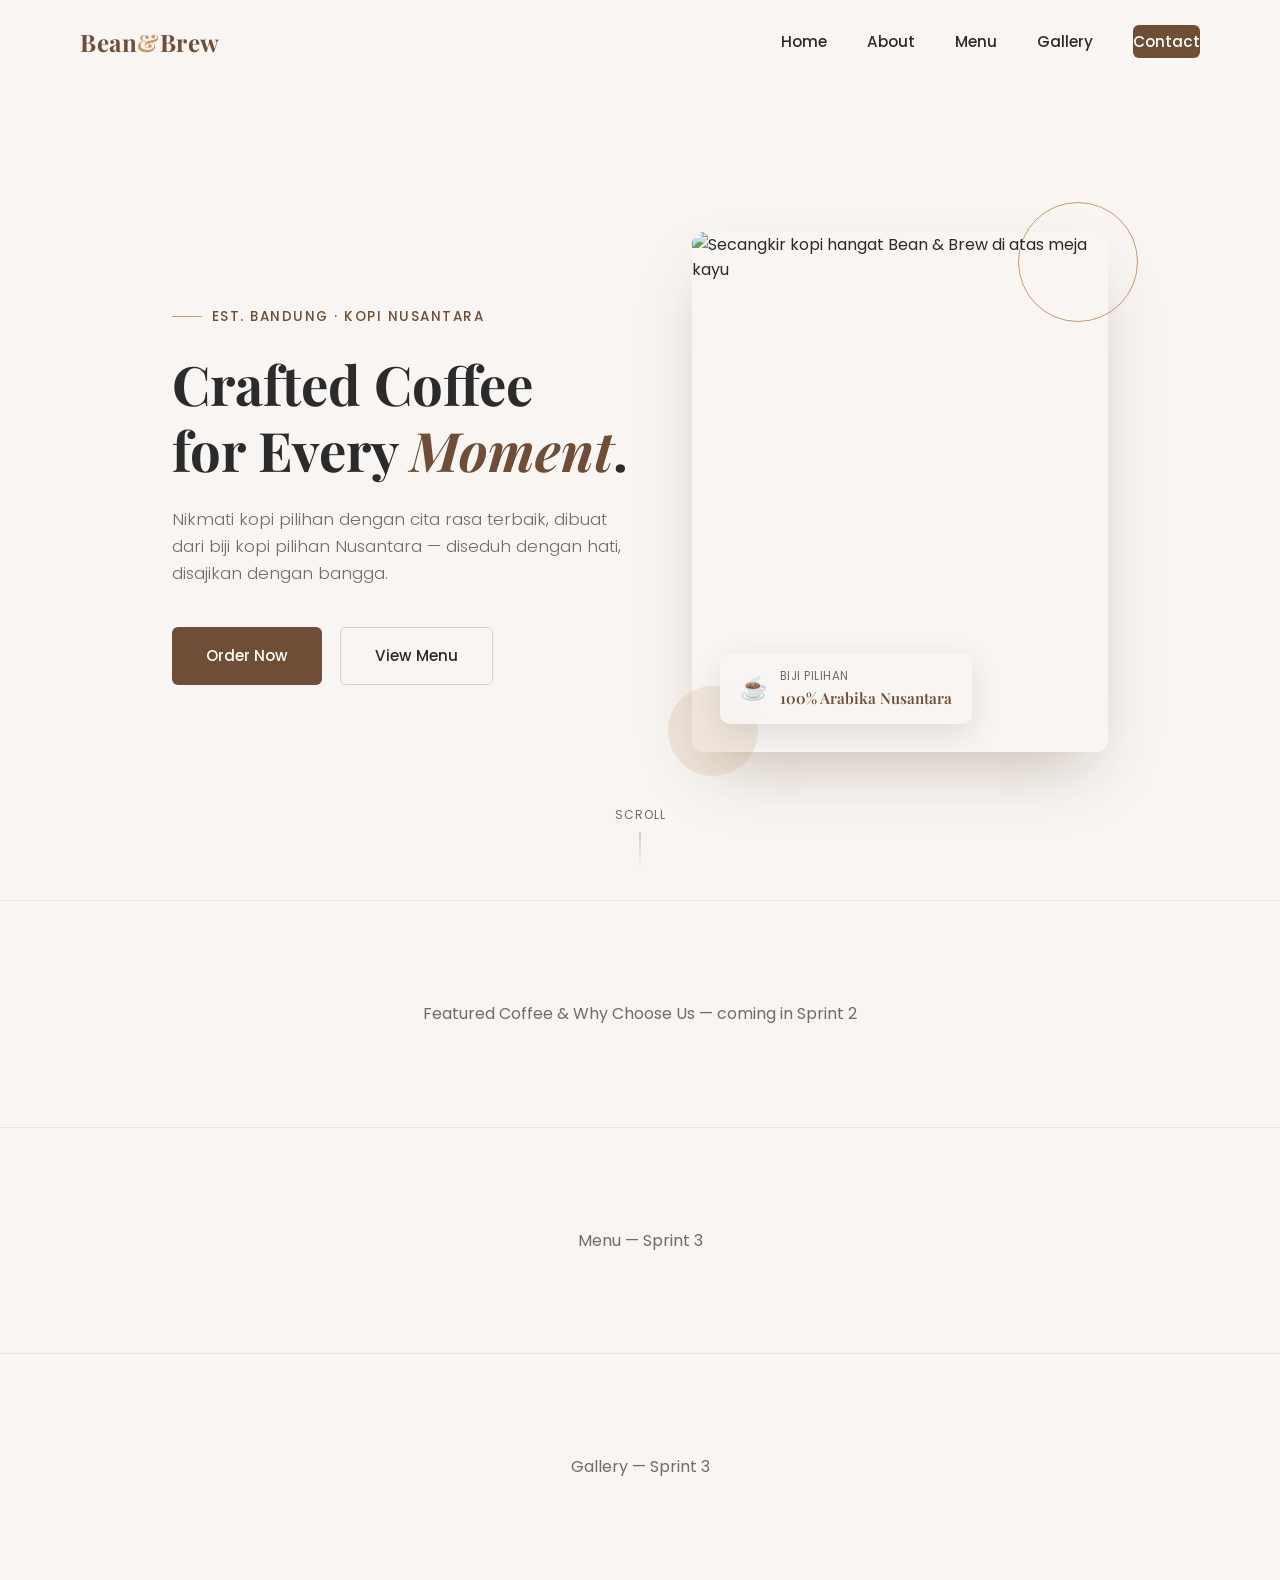
==== index.html @ 82ee36f1 "First Commit" ====
<!DOCTYPE html>
<html lang="id">
<head>
<meta charset="UTF-8">
<meta name="viewport" content="width=device-width, initial-scale=1.0">
<title>Bean & Brew Coffee — Kopi Pilihan Nusantara</title>
<meta name="description" content="Bean & Brew Coffee — kopi pilihan Nusantara, diseduh dengan cita rasa terbaik. Order sekarang atau kunjungi kedai kami.">

<!-- Google Fonts -->
<link rel="preconnect" href="https://fonts.googleapis.com">
<link rel="preconnect" href="https://fonts.gstatic.com" crossorigin>
<link href="https://fonts.googleapis.com/css2?family=Playfair+Display:wght@500;600;700&family=Poppins:wght@300;400;500;600&display=swap" rel="stylesheet">

<!-- AOS (Animate On Scroll) -->
<link href="https://cdnjs.cloudflare.com/ajax/libs/aos/2.3.4/aos.css" rel="stylesheet">

<!-- Project stylesheets -->
<link rel="stylesheet" href="assets/css/style.css">
<link rel="stylesheet" href="assets/css/responsive.css">
</head>
<body>

<!-- ============ NAVBAR ============ -->
<nav class="navbar" id="navbar">
  <div class="container">
    <a href="#home" class="logo">Bean<span>&</span>Brew</a>

    <ul class="nav-links" id="navLinks">
      <li><a href="#home">Home</a></li>
      <li><a href="#about">About</a></li>
      <li><a href="#menu">Menu</a></li>
      <li><a href="#gallery">Gallery</a></li>
      <li><a href="https://wa.me/6281234567890?text=Halo%20Bean%20%26%20Brew%2C%20saya%20mau%20tanya" class="nav-cta">Contact</a></li>
    </ul>

    <button class="nav-toggle" id="navToggle" aria-label="Toggle menu" aria-expanded="false">
      <span></span><span></span><span></span>
    </button>
  </div>
</nav>

<!-- ============ HERO ============ -->
<section class="hero" id="home">
  <div class="container">
    <div class="hero-content" data-aos="fade-up">
      <span class="hero-eyebrow">Est. Bandung · Kopi Nusantara</span>
      <h1>Crafted Coffee<br>for Every <em>Moment</em>.</h1>
      <p>Nikmati kopi pilihan dengan cita rasa terbaik, dibuat dari biji kopi pilihan Nusantara — diseduh dengan hati, disajikan dengan bangga.</p>
      <div class="hero-actions">
        <a href="https://wa.me/6281234567890?text=Halo%20Bean%20%26%20Brew%2C%20saya%20mau%20order" class="btn btn-primary" target="_blank" rel="noopener">
          Order Now
        </a>
        <a href="#menu" class="btn btn-outline" id="viewMenuBtn">
          View Menu
        </a>
      </div>
    </div>

    <div class="hero-visual" data-aos="fade-up" data-aos-delay="150">
      <div class="accent-ring"></div>
      <div class="accent-dot"></div>
      <div class="frame">
        <!-- TODO: ganti src ini dengan assets/images/hero-coffee.jpg setelah kamu download foto & taruh di folder assets/images -->
        <img src="https://images.unsplash.com/photo-1633161835691-fb4f5dfd0d46?auto=format&fit=crop&w=900&q=80" alt="Secangkir kopi hangat Bean & Brew di atas meja kayu" loading="eager">
        <div class="bean-mark">
          <span class="icon">☕</span>
          <div>
            <div class="label">Biji Pilihan</div>
            <div class="value">100% Arabika Nusantara</div>
          </div>
        </div>
      </div>
    </div>
  </div>

  <div class="scroll-cue">
    <span>Scroll</span>
    <span class="line"></span>
  </div>
</section>

<!-- Placeholder — section berikutnya menyusul di sprint selanjutnya -->
<section class="placeholder-section" id="about">
  <div class="container">
    <p>Featured Coffee &amp; Why Choose Us — coming in Sprint 2</p>
  </div>
</section>
<section id="menu" class="placeholder-section"><div class="container"><p>Menu — Sprint 3</p></div></section>
<section id="gallery" class="placeholder-section"><div class="container"><p>Gallery — Sprint 3</p></div></section>

<!-- AOS script -->
<script src="https://cdnjs.cloudflare.com/ajax/libs/aos/2.3.4/aos.js"></script>
<!-- Project script -->
<script src="assets/js/script.js"></script>
</body>
</html>
---- assets/css/style.css ----
/* =========================================================
   Bean & Brew Coffee — Main Stylesheet
   Sprint 1: Base + Navbar + Hero
   ========================================================= */

:root{
  --primary:#6F4E37;
  --secondary:#C89B6D;
  --background:#F8F5F2;
  --text:#2B2B2B;
  --gray:#6D6D6D;
  --white:#FFFFFF;
}

*{ margin:0; padding:0; box-sizing:border-box; }

html{ scroll-behavior:smooth; }

body{
  font-family:'Poppins', sans-serif;
  color:var(--text);
  background:var(--background);
  line-height:1.6;
  -webkit-font-smoothing:antialiased;
}

h1, h2, h3{
  font-family:'Playfair Display', serif;
  font-weight:700;
  line-height:1.2;
}

a{ text-decoration:none; color:inherit; }
img{ max-width:100%; display:block; }
button{ font-family:inherit; cursor:pointer; border:none; background:none; }

.container{
  max-width:1200px;
  margin:0 auto;
  padding:0 40px;
}

/* Focus visibility for accessibility */
a:focus-visible, button:focus-visible{
  outline:2px solid var(--primary);
  outline-offset:3px;
}

/* ============ NAVBAR ============ */
.navbar{
  position:fixed;
  top:0; left:0; right:0;
  z-index:1000;
  background:rgba(248, 245, 242, 0.85);
  backdrop-filter:blur(10px);
  -webkit-backdrop-filter:blur(10px);
  transition:box-shadow .3s ease, background .3s ease;
}

.navbar.scrolled{
  background:rgba(248, 245, 242, 0.97);
  box-shadow:0 2px 20px rgba(43,43,43,0.06);
}

.navbar .container{
  display:flex;
  align-items:center;
  justify-content:space-between;
  height:84px;
}

.logo{
  font-family:'Playfair Display', serif;
  font-weight:700;
  font-size:1.5rem;
  color:var(--primary);
  letter-spacing:0.5px;
}

.logo span{ color:var(--secondary); }

.nav-links{
  display:flex;
  align-items:center;
  gap:40px;
  list-style:none;
}

.nav-links a{
  font-size:0.95rem;
  font-weight:500;
  color:var(--text);
  position:relative;
  padding:6px 0;
  transition:color .25s ease;
}

.nav-links a::after{
  content:'';
  position:absolute;
  left:0; bottom:0;
  width:0; height:2px;
  background:var(--secondary);
  transition:width .25s ease;
}

.nav-links a:hover{ color:var(--primary); }
.nav-links a:hover::after{ width:100%; }

.nav-cta{
  padding:11px 26px;
  background:var(--primary);
  color:var(--white) !important;
  border-radius:6px;
  font-size:0.9rem;
  font-weight:500;
  transition:background .25s ease, transform .25s ease;
}

.nav-cta:hover{
  background:#5c3f2c;
  transform:translateY(-2px);
}

.nav-cta::after{ display:none; }

.nav-toggle{
  display:none;
  flex-direction:column;
  gap:5px;
  background:none;
  padding:8px;
}

.nav-toggle span{
  width:24px; height:2px;
  background:var(--text);
  transition:all .3s ease;
}

/* ============ HERO ============ */
.hero{
  min-height:100vh;
  display:flex;
  align-items:center;
  padding-top:84px;
  position:relative;
  overflow:hidden;
}

.hero .container{
  display:grid;
  grid-template-columns:1.05fr 0.95fr;
  align-items:center;
  gap:60px;
}

.hero-eyebrow{
  display:inline-flex;
  align-items:center;
  gap:10px;
  font-size:0.85rem;
  font-weight:500;
  color:var(--primary);
  letter-spacing:1.5px;
  text-transform:uppercase;
  margin-bottom:24px;
}

.hero-eyebrow::before{
  content:'';
  width:30px; height:1px;
  background:var(--secondary);
}

.hero-content h1{
  font-size:3.4rem;
  color:var(--text);
  margin-bottom:24px;
}

.hero-content h1 em{
  font-style:italic;
  color:var(--primary);
}

.hero-content p{
  font-size:1.05rem;
  color:var(--gray);
  max-width:460px;
  margin-bottom:40px;
  font-weight:300;
}

.hero-actions{
  display:flex;
  gap:18px;
  flex-wrap:wrap;
}

.btn{
  padding:16px 34px;
  border-radius:6px;
  font-size:0.95rem;
  font-weight:500;
  transition:all .3s ease;
  display:inline-flex;
  align-items:center;
  gap:10px;
}

.btn-primary{
  background:var(--primary);
  color:var(--white);
}

.btn-primary:hover{
  background:#5c3f2c;
  transform:translateY(-3px);
  box-shadow:0 12px 24px rgba(111,78,55,0.25);
}

.btn-outline{
  background:transparent;
  color:var(--text);
  border:1.5px solid #D8D2C9;
}

.btn-outline:hover{
  border-color:var(--primary);
  color:var(--primary);
  transform:translateY(-3px);
}

/* Hero visual */
.hero-visual{
  position:relative;
  display:flex;
  align-items:center;
  justify-content:center;
}

.hero-visual .frame{
  position:relative;
  width:100%;
  max-width:440px;
  aspect-ratio:4/5;
  border-radius:12px;
  overflow:hidden;
  box-shadow:0 30px 60px -20px rgba(111,78,55,0.35);
}

.hero-visual img{
  width:100%;
  height:100%;
  object-fit:cover;
  transition:transform .6s ease;
}

.hero-visual .frame:hover img{
  transform:scale(1.06);
}

.hero-visual .accent-ring{
  position:absolute;
  width:120px; height:120px;
  border:1.5px solid var(--secondary);
  border-radius:50%;
  top:-30px; right:-30px;
  z-index:-1;
}

.hero-visual .accent-dot{
  position:absolute;
  bottom:-24px; left:-24px;
  width:90px; height:90px;
  background:var(--secondary);
  border-radius:50%;
  opacity:0.18;
  z-index:-1;
}

.bean-mark{
  position:absolute;
  bottom:28px; left:28px;
  background:rgba(248,245,242,0.92);
  backdrop-filter:blur(6px);
  padding:14px 20px;
  border-radius:10px;
  display:flex;
  align-items:center;
  gap:12px;
  box-shadow:0 10px 30px rgba(43,43,43,0.12);
}

.bean-mark .icon{ font-size:1.4rem; }

.bean-mark .label{
  font-size:0.72rem;
  color:var(--gray);
  text-transform:uppercase;
  letter-spacing:0.5px;
}

.bean-mark .value{
  font-family:'Playfair Display', serif;
  font-size:0.95rem;
  font-weight:600;
  color:var(--primary);
}

/* Scroll cue */
.scroll-cue{
  position:absolute;
  bottom:32px;
  left:50%;
  transform:translateX(-50%);
  display:flex;
  flex-direction:column;
  align-items:center;
  gap:8px;
  font-size:0.75rem;
  color:var(--gray);
  letter-spacing:1px;
  text-transform:uppercase;
}

.scroll-cue .line{
  width:1px; height:36px;
  background:linear-gradient(to bottom, var(--secondary), transparent);
  animation:scrollPulse 2s ease-in-out infinite;
}

@keyframes scrollPulse{
  0%, 100%{ opacity:0.3; }
  50%{ opacity:1; }
}

/* Placeholder anchors for upcoming sprints */
.placeholder-section{
  padding:100px 0;
  text-align:center;
  color:var(--gray);
  border-top:1px solid #EAE4DB;
}
---- assets/css/responsive.css ----
/* =========================================================
   Bean & Brew Coffee — Responsive Rules
   Loaded AFTER style.css so these overrides win.
   Sprint 1: Navbar + Hero breakpoints
   ========================================================= */

/* Tablet & below */
@media (max-width: 968px){
  .hero .container{
    grid-template-columns:1fr;
    text-align:center;
    gap:50px;
  }
  .hero-eyebrow::before{ display:none; }
  .hero-actions{ justify-content:center; }
  .hero-content p{ margin-left:auto; margin-right:auto; }
  .hero-content h1{ font-size:2.5rem; }
  .hero-visual{ order:-1; }
  .hero-visual .frame{ max-width:340px; }
}

/* Mobile */
@media (max-width: 768px){
  .container{ padding:0 24px; }

  .nav-links{
    position:fixed;
    top:84px; left:0; right:0;
    background:var(--background);
    flex-direction:column;
    align-items:flex-start;
    padding:30px 24px;
    gap:22px;
    box-shadow:0 15px 30px rgba(43,43,43,0.08);
    transform:translateY(-150%);
    opacity:0;
    transition:all .35s ease;
  }

  .nav-links.open{
    transform:translateY(0);
    opacity:1;
  }

  .nav-toggle{ display:flex; }

  .hero-content h1{ font-size:2.1rem; }
}
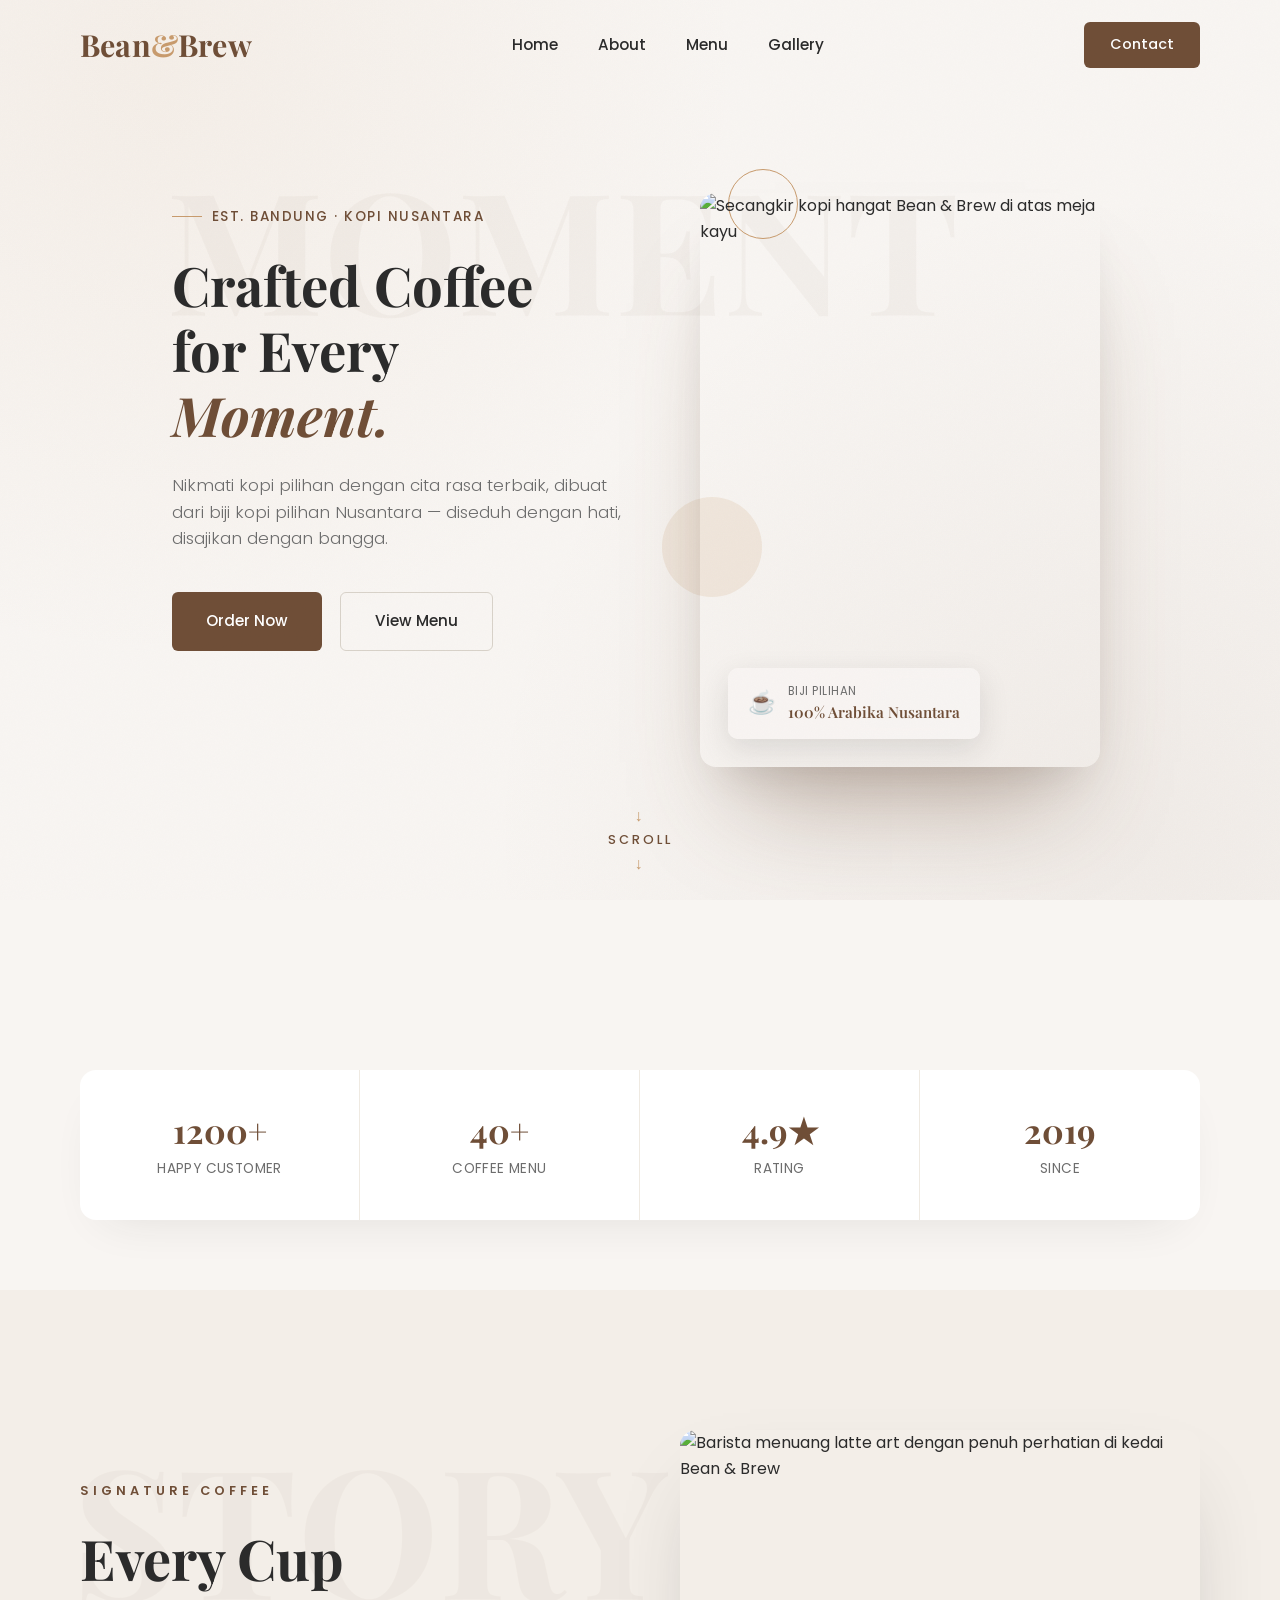
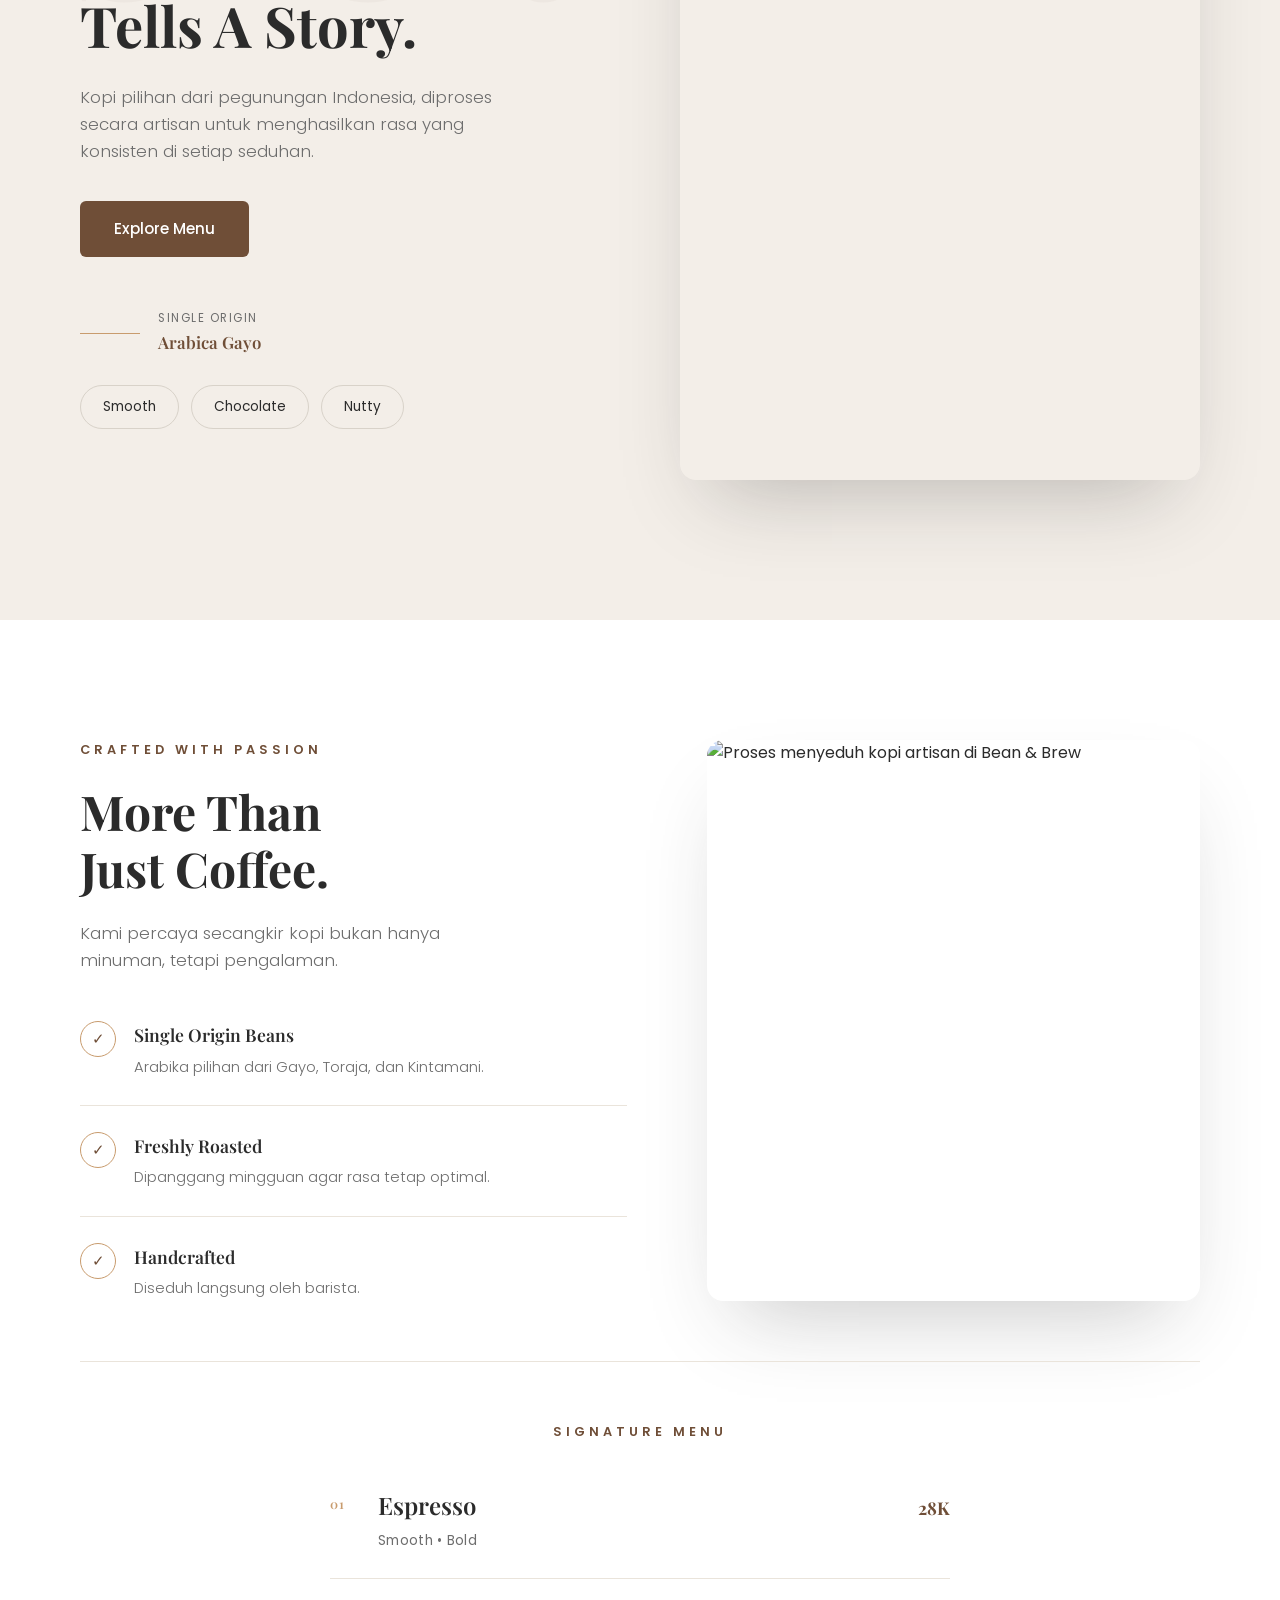
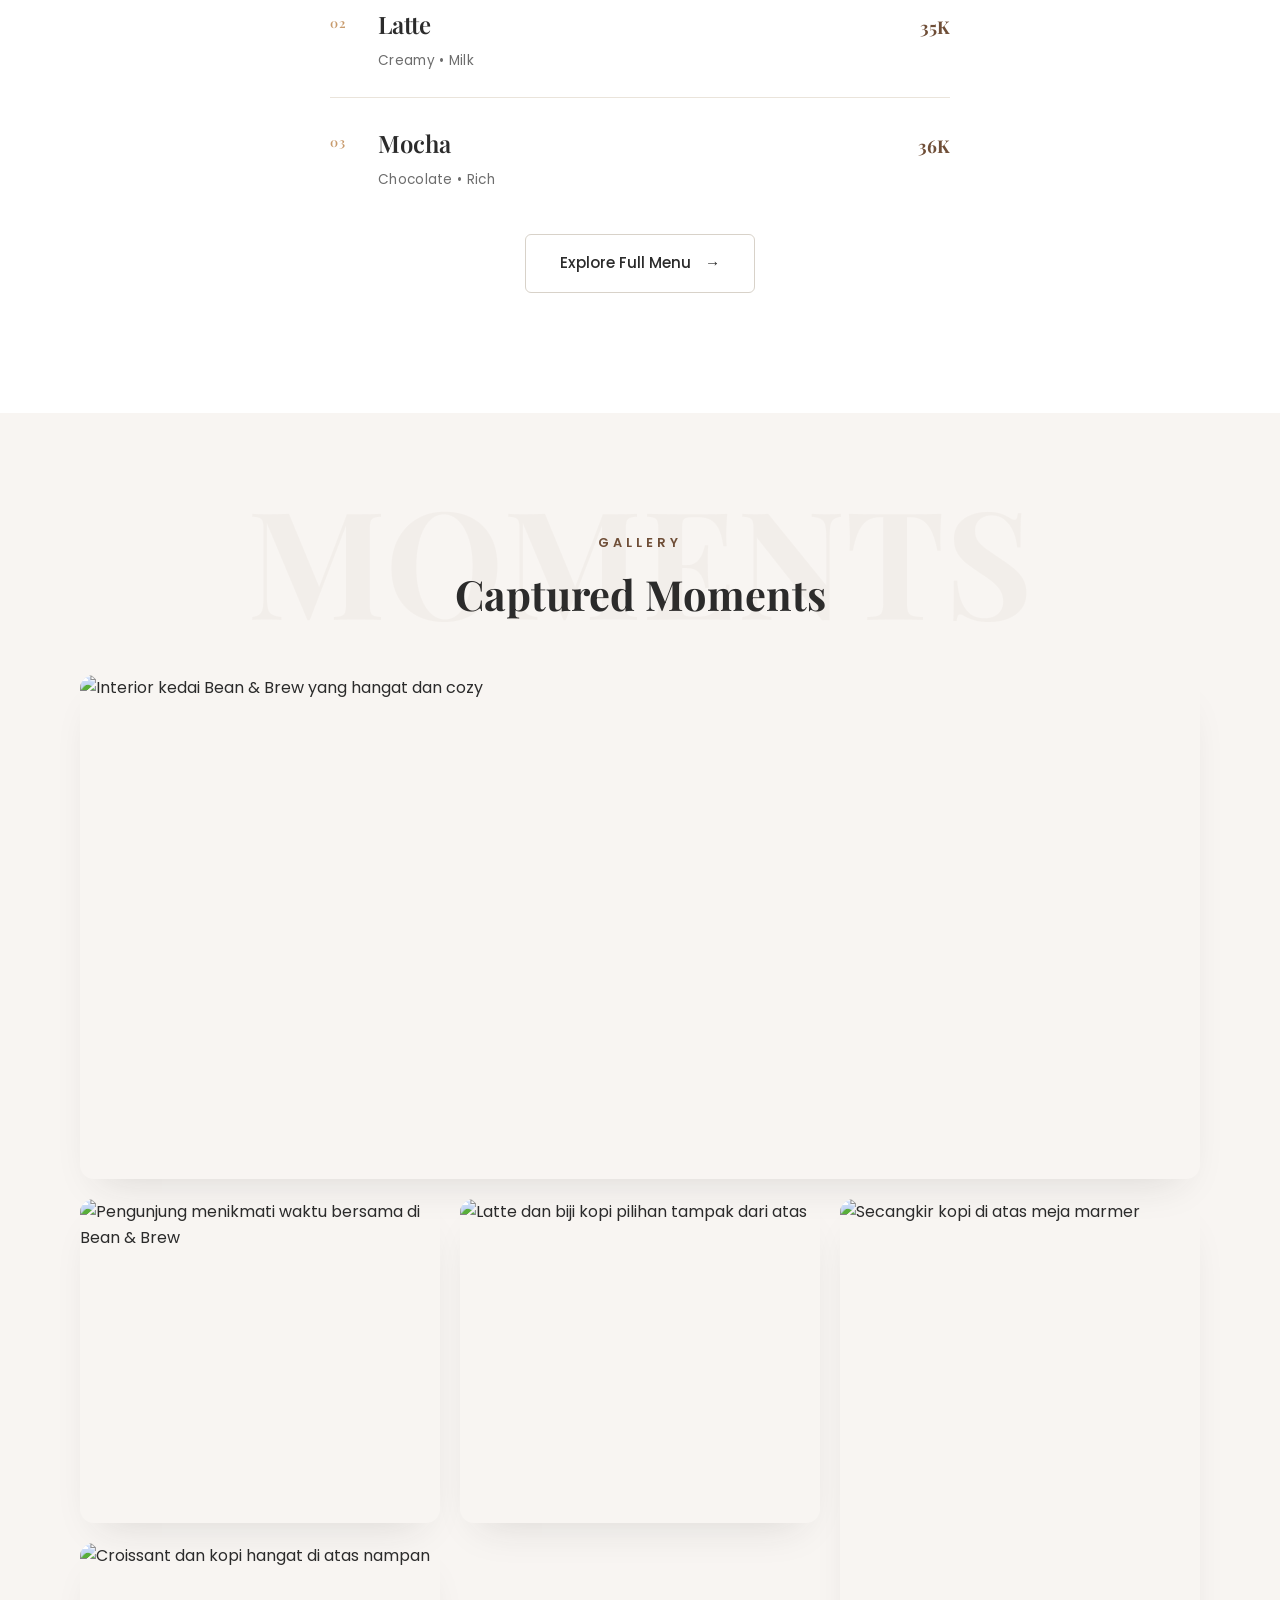
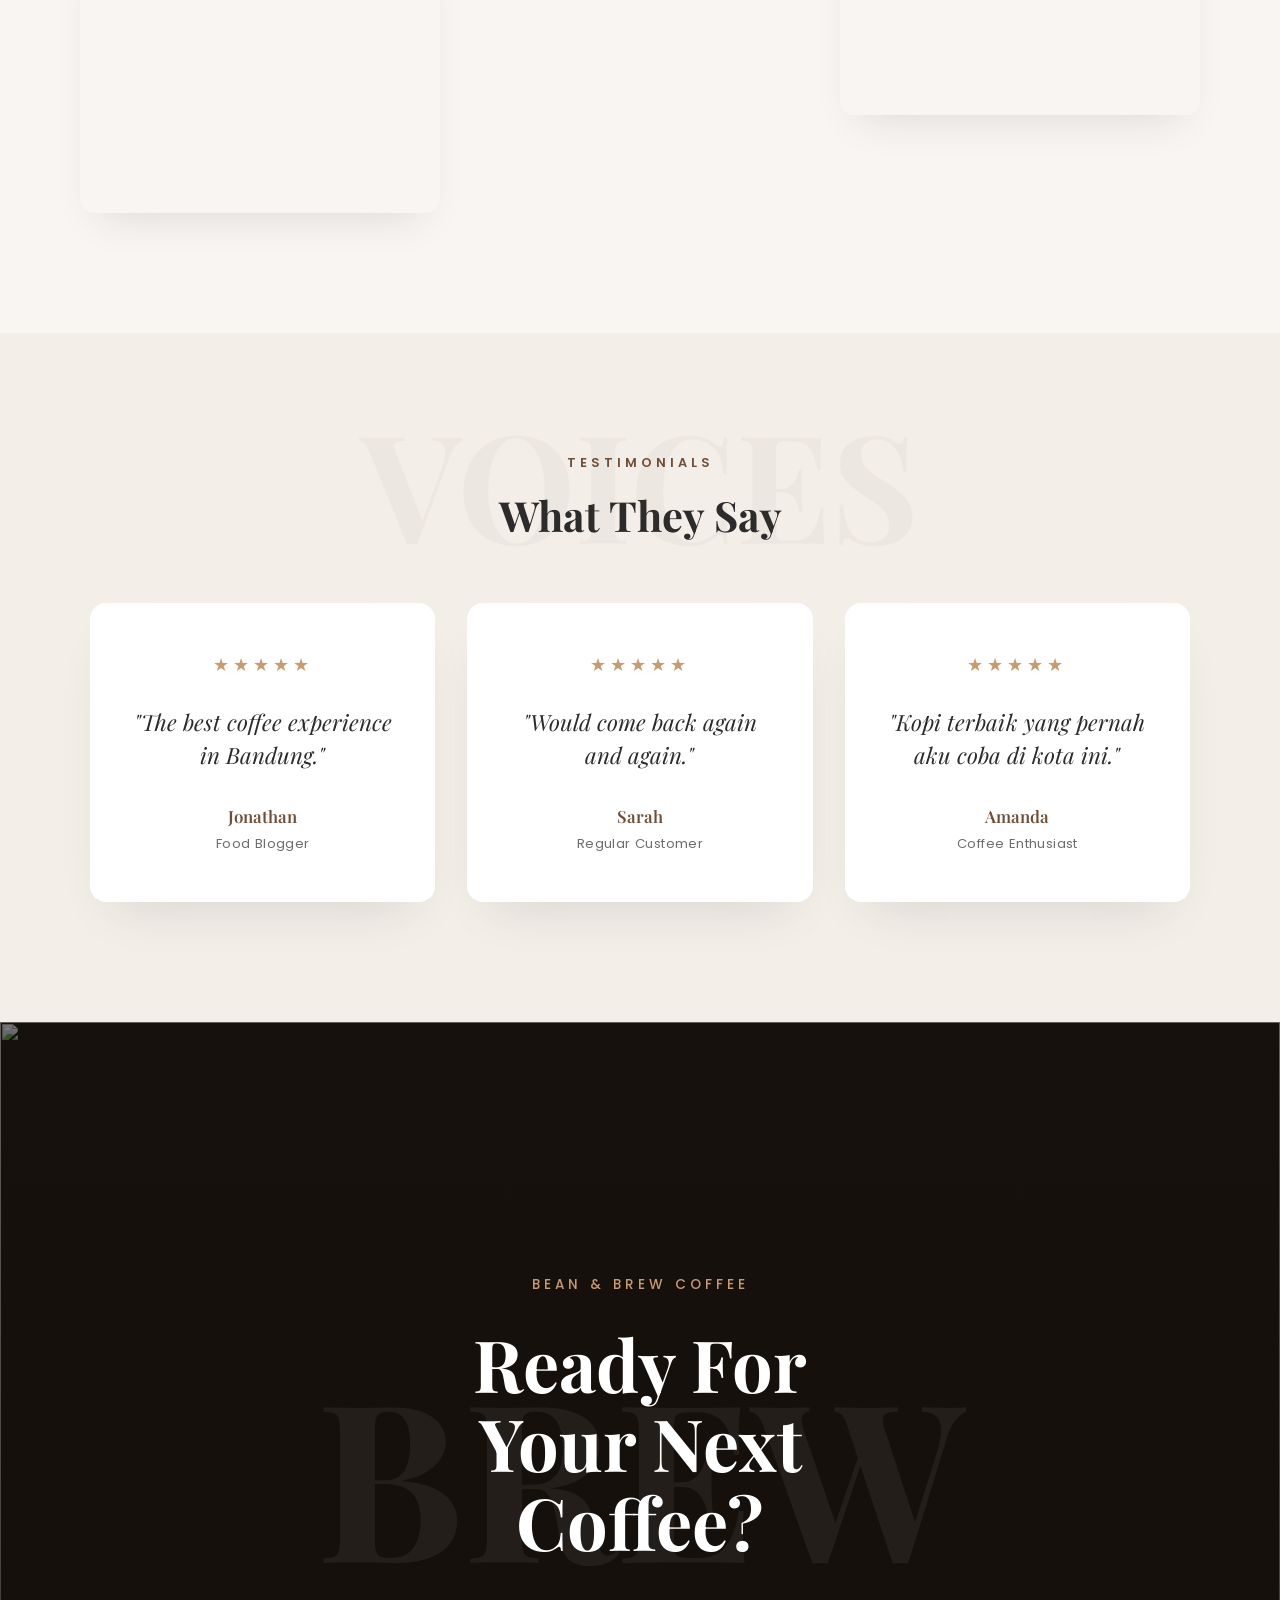
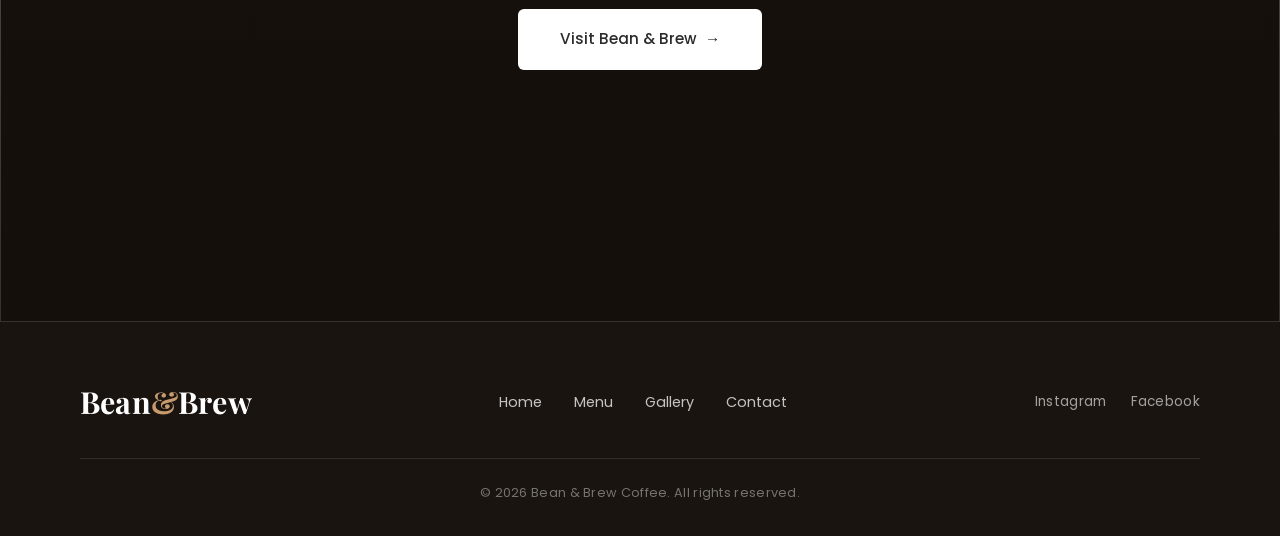
==== commit 031e8f7c: "Hampir Selesai" ====
--- a/index.html
+++ b/index.html
@@ -6,6 +6,8 @@
 <title>Bean & Brew Coffee — Kopi Pilihan Nusantara</title>
 <meta name="description" content="Bean & Brew Coffee — kopi pilihan Nusantara, diseduh dengan cita rasa terbaik. Order sekarang atau kunjungi kedai kami.">
 
+<link rel="icon" type="image/png" href="images/Logo.png">
+
 <!-- Google Fonts -->
 <link rel="preconnect" href="https://fonts.googleapis.com">
 <link rel="preconnect" href="https://fonts.gstatic.com" crossorigin>
@@ -28,10 +30,12 @@
     <ul class="nav-links" id="navLinks">
       <li><a href="#home">Home</a></li>
       <li><a href="#about">About</a></li>
-      <li><a href="#menu">Menu</a></li>
+      <li><a href="menu.html">Menu</a></li>
       <li><a href="#gallery">Gallery</a></li>
-      <li><a href="https://wa.me/6281234567890?text=Halo%20Bean%20%26%20Brew%2C%20saya%20mau%20tanya" class="nav-cta">Contact</a></li>
+      <li class="mobile-only"><a href="https://wa.me/6282117000048?text=Halo%20Bean%20%26%20Brew%2C%20saya%20mau%20tanya">Contact</a></li>
     </ul>
+
+    <a href="https://wa.me/6282117000048?text=Halo%20Bean%20%26%20Brew%2C%20saya%20mau%20tanya" class="nav-cta">Contact</a>
 
     <button class="nav-toggle" id="navToggle" aria-label="Toggle menu" aria-expanded="false">
       <span></span><span></span><span></span>
@@ -42,21 +46,22 @@
 <!-- ============ HERO ============ -->
 <section class="hero" id="home">
   <div class="container">
-    <div class="hero-content" data-aos="fade-up">
+    <div class="hero-content" data-aos="fade-left">
+      <span class="bg-keyword" aria-hidden="true">MOMENT</span>
       <span class="hero-eyebrow">Est. Bandung · Kopi Nusantara</span>
-      <h1>Crafted Coffee<br>for Every <em>Moment</em>.</h1>
+      <h1>Crafted Coffee<br>for Every<br><em>Moment.</em></h1>
       <p>Nikmati kopi pilihan dengan cita rasa terbaik, dibuat dari biji kopi pilihan Nusantara — diseduh dengan hati, disajikan dengan bangga.</p>
       <div class="hero-actions">
-        <a href="https://wa.me/6281234567890?text=Halo%20Bean%20%26%20Brew%2C%20saya%20mau%20order" class="btn btn-primary" target="_blank" rel="noopener">
+        <a href="https://wa.me/6282117000048?text=Halo%20Bean%20%26%20Brew%2C%20saya%20mau%20order" class="btn btn-primary" target="_blank" rel="noopener">
           Order Now
         </a>
-        <a href="#menu" class="btn btn-outline" id="viewMenuBtn">
+        <a href="menu.html" class="btn btn-outline" id="viewMenuBtn">
           View Menu
         </a>
       </div>
     </div>
 
-    <div class="hero-visual" data-aos="fade-up" data-aos-delay="150">
+    <div class="hero-visual" data-aos="fade-right" data-aos-delay="150">
       <div class="accent-ring"></div>
       <div class="accent-dot"></div>
       <div class="frame">
@@ -74,19 +79,268 @@
   </div>
 
   <div class="scroll-cue">
+    <span class="arrow">↓</span>
     <span>Scroll</span>
-    <span class="line"></span>
-  </div>
-</section>
-
-<!-- Placeholder — section berikutnya menyusul di sprint selanjutnya -->
-<section class="placeholder-section" id="about">
-  <div class="container">
-    <p>Featured Coffee &amp; Why Choose Us — coming in Sprint 2</p>
-  </div>
-</section>
-<section id="menu" class="placeholder-section"><div class="container"><p>Menu — Sprint 3</p></div></section>
-<section id="gallery" class="placeholder-section"><div class="container"><p>Gallery — Sprint 3</p></div></section>
+    <span class="arrow">↓</span>
+  </div>
+</section>
+
+<!-- ============ FEATURED NUMBERS ============ -->
+<section class="stats" id="stats">
+  <div class="container">
+    <div class="stats-grid">
+      <div class="stat-item" data-aos="fade-up">
+        <h3>1200+</h3>
+        <p>Happy Customer</p>
+      </div>
+      <div class="stat-item" data-aos="fade-up" data-aos-delay="100">
+        <h3>40+</h3>
+        <p>Coffee Menu</p>
+      </div>
+      <div class="stat-item" data-aos="fade-up" data-aos-delay="200">
+        <h3>4.9★</h3>
+        <p>Rating</p>
+      </div>
+      <div class="stat-item" data-aos="fade-up" data-aos-delay="300">
+        <h3>2019</h3>
+        <p>Since</p>
+      </div>
+    </div>
+  </div>
+</section>
+
+<!-- ============ SIGNATURE COFFEE ============ -->
+<section class="signature" id="signature">
+  <div class="container">
+    <div class="signature-content" data-aos="fade-up">
+      <span class="signature-keyword" aria-hidden="true">STORY</span>
+      <span class="section-label">Signature Coffee</span>
+      <h2>Every Cup<br>Tells A Story.</h2>
+      <p>Kopi pilihan dari pegunungan Indonesia, diproses secara artisan untuk menghasilkan rasa yang konsisten di setiap seduhan.</p>
+      <a href="menu.html" class="btn btn-primary">Explore Menu</a>
+
+      <div class="origin-note">
+        <span class="line"></span>
+        <div>
+          <span class="origin-eyebrow">Single Origin</span>
+          <strong>Arabica Gayo</strong>
+        </div>
+      </div>
+
+      <div class="taste-notes">
+        <span class="taste-chip" data-aos="fade-up" data-aos-delay="100">Smooth</span>
+        <span class="taste-chip" data-aos="fade-up" data-aos-delay="200">Chocolate</span>
+        <span class="taste-chip" data-aos="fade-up" data-aos-delay="300">Nutty</span>
+      </div>
+    </div>
+
+    <div class="signature-visual" data-aos="fade-up" data-aos-delay="150">
+      <div class="signature-frame">
+        <img src="https://images.unsplash.com/photo-1761271046396-97d231b59dd7?auto=format&fit=crop&w=900&q=80" alt="Barista menuang latte art dengan penuh perhatian di kedai Bean & Brew" loading="lazy">
+      </div>
+    </div>
+  </div>
+</section>
+
+<!-- ============ EXPERIENCE — Why Choose Us + Menu Preview ============ -->
+<section class="experience" id="about">
+  <div class="container">
+
+    <div class="experience-top">
+      <div class="experience-content" data-aos="fade-up">
+        <span class="bg-keyword" aria-hidden="true">CRAFT</span>
+        <span class="section-label">Crafted With Passion</span>
+        <h2>More Than<br>Just Coffee.</h2>
+        <p>Kami percaya secangkir kopi bukan hanya minuman, tetapi pengalaman.</p>
+
+        <ul class="benefit-list">
+          <li>
+            <span class="benefit-icon">✓</span>
+            <div class="benefit-text">
+              <h4>Single Origin Beans</h4>
+              <p>Arabika pilihan dari Gayo, Toraja, dan Kintamani.</p>
+            </div>
+          </li>
+          <li>
+            <span class="benefit-icon">✓</span>
+            <div class="benefit-text">
+              <h4>Freshly Roasted</h4>
+              <p>Dipanggang mingguan agar rasa tetap optimal.</p>
+            </div>
+          </li>
+          <li>
+            <span class="benefit-icon">✓</span>
+            <div class="benefit-text">
+              <h4>Handcrafted</h4>
+              <p>Diseduh langsung oleh barista.</p>
+            </div>
+          </li>
+        </ul>
+      </div>
+
+      <div class="experience-visual" data-aos="fade-up" data-aos-delay="150">
+        <div class="experience-frame">
+          <img src="https://images.unsplash.com/photo-1761393877623-4412d7060ba4?auto=format&fit=crop&w=900&q=80" alt="Proses menyeduh kopi artisan di Bean & Brew" loading="lazy">
+        </div>
+      </div>
+    </div>
+
+    <div class="menu-preview" data-aos="fade-up">
+      <span class="menu-preview-label">Signature Menu</span>
+
+      <div class="menu-preview-list">
+        <div class="menu-item-row">
+          <span class="menu-item-num">01</span>
+          <div class="menu-item-main">
+            <div class="menu-item-top">
+              <h4 class="drink-name">Espresso</h4>
+              <span class="drink-price">28K</span>
+            </div>
+            <p class="drink-taste">Smooth &bull; Bold</p>
+          </div>
+        </div>
+
+        <div class="menu-item-row">
+          <span class="menu-item-num">02</span>
+          <div class="menu-item-main">
+            <div class="menu-item-top">
+              <h4 class="drink-name">Latte</h4>
+              <span class="drink-price">35K</span>
+            </div>
+            <p class="drink-taste">Creamy &bull; Milk</p>
+          </div>
+        </div>
+
+        <div class="menu-item-row">
+          <span class="menu-item-num">03</span>
+          <div class="menu-item-main">
+            <div class="menu-item-top">
+              <h4 class="drink-name">Mocha</h4>
+              <span class="drink-price">36K</span>
+            </div>
+            <p class="drink-taste">Chocolate &bull; Rich</p>
+          </div>
+        </div>
+      </div>
+
+      <a href="menu.html" class="btn btn-outline menu-cta">Explore Full Menu <span class="arrow">→</span></a>
+    </div>
+
+  </div>
+</section>
+
+<!-- Placeholder — full menu grid belum digarap sprint ini -->
+
+<!-- ============ GALLERY (masonry, pinterest-style) ============ -->
+<section class="gallery" id="gallery">
+  <div class="container">
+    <div class="gallery-header">
+      <span class="bg-keyword" aria-hidden="true">MOMENTS</span>
+      <span class="section-label">Gallery</span>
+      <h2>Captured Moments</h2>
+    </div>
+
+    <div class="gallery-grid">
+      <div class="gallery-item gallery-item--featured" data-aos="zoom-in">
+        <img src="https://images.unsplash.com/photo-1752756992329-961db6366376?auto=format&fit=crop&w=1200&q=80" alt="Interior kedai Bean & Brew yang hangat dan cozy" loading="lazy">
+        <div class="gallery-overlay"><span class="zoom-icon" aria-hidden="true">⊕</span><span>View Photo</span></div>
+      </div>
+      <div class="gallery-item gallery-item--medium" data-aos="fade-up" data-aos-delay="100">
+        <img src="https://images.unsplash.com/photo-1755549015346-5ed3040f17f1?auto=format&fit=crop&w=800&q=80" alt="Pengunjung menikmati waktu bersama di Bean & Brew" loading="lazy">
+        <div class="gallery-overlay"><span class="zoom-icon" aria-hidden="true">⊕</span><span>View Photo</span></div>
+      </div>
+      <div class="gallery-item gallery-item--short" data-aos="fade-up" data-aos-delay="150">
+        <img src="https://images.unsplash.com/photo-1755880040186-e1633991485c?auto=format&fit=crop&w=800&q=80" alt="Croissant dan kopi hangat di atas nampan" loading="lazy">
+        <div class="gallery-overlay"><span class="zoom-icon" aria-hidden="true">⊕</span><span>View Photo</span></div>
+      </div>
+      <div class="gallery-item gallery-item--medium" data-aos="fade-up" data-aos-delay="200">
+        <img src="https://images.unsplash.com/photo-1511920170033-f8396924c348?auto=format&fit=crop&w=800&q=80" alt="Latte dan biji kopi pilihan tampak dari atas" loading="lazy">
+        <div class="gallery-overlay"><span class="zoom-icon" aria-hidden="true">⊕</span><span>View Photo</span></div>
+      </div>
+      <div class="gallery-item gallery-item--tall" data-aos="fade-up" data-aos-delay="250">
+        <img src="https://images.unsplash.com/photo-1649541533884-4477b5d4ef52?auto=format&fit=crop&w=800&q=80" alt="Secangkir kopi di atas meja marmer" loading="lazy">
+        <div class="gallery-overlay"><span class="zoom-icon" aria-hidden="true">⊕</span><span>View Photo</span></div>
+      </div>
+    </div>
+  </div>
+</section>
+
+<!-- ============ TESTIMONIALS (editorial, no cards) ============ -->
+<section class="testimonials" id="testimonials">
+  <div class="container">
+    <div class="testimonials-header">
+      <span class="bg-keyword" aria-hidden="true">VOICES</span>
+      <span class="section-label">Testimonials</span>
+      <h2>What They Say</h2>
+    </div>
+
+    <div class="testimonials-grid">
+      <div class="testimonial-card" data-aos="fade-up">
+        <div class="testimonial-stars">★★★★★</div>
+        <p class="testimonial-quote">"The best coffee experience in Bandung."</p>
+        <div class="testimonial-author">
+          <span class="author-name">Jonathan</span>
+          <span class="author-role">Food Blogger</span>
+        </div>
+      </div>
+      <div class="testimonial-card" data-aos="fade-up" data-aos-delay="100">
+        <div class="testimonial-stars">★★★★★</div>
+        <p class="testimonial-quote">"Would come back again and again."</p>
+        <div class="testimonial-author">
+          <span class="author-name">Sarah</span>
+          <span class="author-role">Regular Customer</span>
+        </div>
+      </div>
+      <div class="testimonial-card" data-aos="fade-up" data-aos-delay="200">
+        <div class="testimonial-stars">★★★★★</div>
+        <p class="testimonial-quote">"Kopi terbaik yang pernah aku coba di kota ini."</p>
+        <div class="testimonial-author">
+          <span class="author-name">Amanda</span>
+          <span class="author-role">Coffee Enthusiast</span>
+        </div>
+      </div>
+    </div>
+  </div>
+</section>
+
+<!-- ============ CTA (full screen, closing statement) ============ -->
+<section class="cta-full">
+  <div class="cta-bg">
+    <img src="https://images.unsplash.com/photo-1753837787691-84a06d715d24?auto=format&fit=crop&w=1600&q=80" alt="" aria-hidden="true">
+  </div>
+  <span class="bg-keyword" aria-hidden="true">BREW</span>
+
+  <div class="cta-content" data-aos="fade-up">
+    <span class="cta-eyebrow">Bean &amp; Brew Coffee</span>
+    <h2>Ready For<br>Your Next<br>Coffee?</h2>
+    <a href="https://wa.me/6281234567890?text=Halo%20Bean%20%26%20Brew%2C%20saya%20mau%20berkunjung" class="btn-light" target="_blank" rel="noopener">Visit Bean &amp; Brew <span class="arrow">→</span></a>
+  </div>
+</section>
+
+<!-- ============ FOOTER ============ -->
+<footer class="site-footer">
+  <div class="container">
+    <div class="footer-top">
+      <a href="#home" class="logo footer-logo">Bean<span>&</span>Brew</a>
+
+      <ul class="footer-links">
+        <li><a href="#home">Home</a></li>
+        <li><a href="menu.html">Menu</a></li>
+        <li><a href="#gallery">Gallery</a></li>
+        <li><a href="https://wa.me/6281234567890" target="_blank" rel="noopener">Contact</a></li>
+      </ul>
+
+      <div class="footer-social">
+        <a href="#" aria-label="Instagram" target="_blank" rel="noopener">Instagram</a>
+        <a href="#" aria-label="Facebook" target="_blank" rel="noopener">Facebook</a>
+      </div>
+    </div>
+
+    <div class="footer-bottom">
+      <p>&copy; 2026 Bean &amp; Brew Coffee. All rights reserved.</p>
+    </div>
+  </div>
+</footer>
 
 <!-- AOS script -->
 <script src="https://cdnjs.cloudflare.com/ajax/libs/aos/2.3.4/aos.js"></script>
--- a/assets/css/style.css
+++ b/assets/css/style.css
@@ -19,9 +19,26 @@
 body{
   font-family:'Poppins', sans-serif;
   color:var(--text);
-  background:var(--background);
   line-height:1.6;
   -webkit-font-smoothing:antialiased;
+  position:relative;
+  background-color:var(--background);
+  background-image:
+    radial-gradient(circle at 12% 8%, rgba(200,155,109,0.08), transparent 42%),
+    radial-gradient(circle at 88% 92%, rgba(111,78,55,0.06), transparent 46%);
+  background-attachment:fixed;
+}
+
+/* Subtle noise texture overlay — barely visible, adds life to flat color areas */
+body::after{
+  content:'';
+  position:fixed;
+  inset:0;
+  z-index:9999;
+  pointer-events:none;
+  opacity:0.025;
+  mix-blend-mode:multiply;
+  background-image:url("data:image/svg+xml,%3Csvg xmlns='http://www.w3.org/2000/svg' width='180' height='180'%3E%3Cfilter id='n'%3E%3CfeTurbulence type='fractalNoise' baseFrequency='0.85' numOctaves='2' stitchTiles='stitch'/%3E%3C/filter%3E%3Crect width='100%25' height='100%25' filter='url(%23n)'/%3E%3C/svg%3E");
 }
 
 h1, h2, h3{
@@ -49,32 +66,42 @@
 /* ============ NAVBAR ============ */
 .navbar{
   position:fixed;
-  top:0; left:0; right:0;
+  top:0;
+  left:50%;
+  transform:translateX(-50%);
+  width:100%;
   z-index:1000;
-  background:rgba(248, 245, 242, 0.85);
-  backdrop-filter:blur(10px);
-  -webkit-backdrop-filter:blur(10px);
-  transition:box-shadow .3s ease, background .3s ease;
+  background:transparent;
+  border-radius:0;
+  box-shadow:none;
+  transition:all .45s cubic-bezier(.4,0,.2,1);
 }
 
 .navbar.scrolled{
-  background:rgba(248, 245, 242, 0.97);
-  box-shadow:0 2px 20px rgba(43,43,43,0.06);
+  top:14px;
+  width:calc(100% - 48px);
+  max-width:1200px;
+  background:rgba(255,255,255,0.8);
+  backdrop-filter:blur(20px);
+  -webkit-backdrop-filter:blur(20px);
+  border-radius:20px;
+  box-shadow:0 10px 40px rgba(43,43,43,0.1);
 }
 
 .navbar .container{
-  display:flex;
-  align-items:center;
-  justify-content:space-between;
-  height:84px;
+  display:grid;
+  grid-template-columns:auto 1fr auto;
+  align-items:center;
+  gap:40px;
+  height:90px;
 }
 
 .logo{
   font-family:'Playfair Display', serif;
   font-weight:700;
-  font-size:1.5rem;
-  color:var(--primary);
-  letter-spacing:0.5px;
+  font-size:1.9rem;
+  color:var(--primary);
+  letter-spacing:0.2px;
 }
 
 .logo span{ color:var(--secondary); }
@@ -82,9 +109,12 @@
 .nav-links{
   display:flex;
   align-items:center;
+  justify-content:center;
   gap:40px;
   list-style:none;
 }
+
+.nav-links .mobile-only{ display:none; }
 
 .nav-links a{
   font-size:0.95rem;
@@ -143,9 +173,10 @@
   min-height:100vh;
   display:flex;
   align-items:center;
-  padding-top:84px;
-  position:relative;
-  overflow:hidden;
+  padding-top:90px;
+  padding-bottom:140px;
+  position:relative;
+  overflow-x:hidden;
 }
 
 .hero .container{
@@ -153,6 +184,27 @@
   grid-template-columns:1.05fr 0.95fr;
   align-items:center;
   gap:60px;
+}
+
+.hero-content{
+  position:relative;
+}
+
+/* Sitewide identity detail: each section gets one giant faint keyword */
+.hero-content .bg-keyword{
+  position:absolute;
+  top:-38px;
+  left:-6px;
+  font-family:'Playfair Display', serif;
+  font-weight:700;
+  font-size:170px;
+  line-height:1;
+  color:var(--primary);
+  opacity:0.035;
+  white-space:nowrap;
+  z-index:-1;
+  pointer-events:none;
+  user-select:none;
 }
 
 .hero-eyebrow{
@@ -177,6 +229,7 @@
   font-size:3.4rem;
   color:var(--text);
   margin-bottom:24px;
+  position:relative;
 }
 
 .hero-content h1 em{
@@ -216,8 +269,8 @@
 
 .btn-primary:hover{
   background:#5c3f2c;
-  transform:translateY(-3px);
-  box-shadow:0 12px 24px rgba(111,78,55,0.25);
+  transform:translateY(-4px);
+  box-shadow:0 16px 28px -6px rgba(111,78,55,0.35);
 }
 
 .btn-outline{
@@ -229,7 +282,8 @@
 .btn-outline:hover{
   border-color:var(--primary);
   color:var(--primary);
-  transform:translateY(-3px);
+  transform:translateY(-4px);
+  box-shadow:0 16px 28px -8px rgba(43,43,43,0.12);
 }
 
 /* Hero visual */
@@ -238,16 +292,25 @@
   display:flex;
   align-items:center;
   justify-content:center;
+  z-index:2;
 }
 
 .hero-visual .frame{
   position:relative;
   width:100%;
-  max-width:440px;
-  aspect-ratio:4/5;
-  border-radius:12px;
+  max-width:400px;
+  aspect-ratio:3/4.3;
+  border-radius:16px;
   overflow:hidden;
-  box-shadow:0 30px 60px -20px rgba(111,78,55,0.35);
+  margin-bottom:-110px;
+  transition:transform .4s ease;
+  box-shadow:
+    0 70px 100px -40px rgba(111,78,55,0.4),
+    0 25px 45px -25px rgba(43,43,43,0.18);
+}
+
+.hero-visual .frame:hover{
+  transform:translateY(-8px);
 }
 
 .hero-visual img{
@@ -258,25 +321,26 @@
 }
 
 .hero-visual .frame:hover img{
-  transform:scale(1.06);
+  transform:scale(1.02);
 }
 
 .hero-visual .accent-ring{
   position:absolute;
-  width:120px; height:120px;
+  width:70px; height:70px;
   border:1.5px solid var(--secondary);
   border-radius:50%;
-  top:-30px; right:-30px;
+  top:-24px;
+  left:36px;
   z-index:-1;
 }
 
 .hero-visual .accent-dot{
   position:absolute;
-  bottom:-24px; left:-24px;
-  width:90px; height:90px;
+  bottom:60px; left:-30px;
+  width:100px; height:100px;
   background:var(--secondary);
   border-radius:50%;
-  opacity:0.18;
+  opacity:0.16;
   z-index:-1;
 }
 
@@ -312,28 +376,846 @@
 /* Scroll cue */
 .scroll-cue{
   position:absolute;
-  bottom:32px;
+  bottom:28px;
   left:50%;
   transform:translateX(-50%);
   display:flex;
   flex-direction:column;
   align-items:center;
-  gap:8px;
-  font-size:0.75rem;
+  gap:6px;
+  font-size:0.8rem;
+  font-weight:500;
+  color:var(--primary);
+  letter-spacing:3px;
+  text-transform:uppercase;
+  z-index:3;
+}
+
+.scroll-cue .arrow{
+  font-size:1rem;
+  line-height:1;
+  color:var(--secondary);
+  animation:scrollBounce 1.8s ease-in-out infinite;
+}
+
+.scroll-cue .arrow:last-child{
+  animation-delay:0.2s;
+}
+
+@keyframes scrollBounce{
+  0%, 100%{ transform:translateY(0); opacity:0.4; }
+  50%{ transform:translateY(6px); opacity:1; }
+}
+
+/* ============ FEATURED NUMBERS (STATS) ============ */
+.stats{
+  position:relative;
+  padding:170px 0 70px;
+  z-index:1;
+}
+
+.stats-grid{
+  display:grid;
+  grid-template-columns:repeat(4, 1fr);
+  background:var(--white);
+  border-radius:16px;
+  box-shadow:0 20px 50px -25px rgba(43,43,43,0.12);
+}
+
+.stat-item{
+  text-align:center;
+  padding:40px 20px;
+  border-right:1px solid #EFEAE2;
+}
+
+.stat-item:last-child{ border-right:none; }
+
+.stat-item h3{
+  font-size:2.1rem;
+  color:var(--primary);
+  margin-bottom:8px;
+}
+
+.stat-item p{
+  font-size:0.85rem;
   color:var(--gray);
+  letter-spacing:0.4px;
+  text-transform:uppercase;
+}
+
+/* ============ SIGNATURE COFFEE ============ */
+.signature{
+  position:relative;
+  background:#F3EEE8;
+  padding:140px 0;
+  overflow-x:hidden;
+}
+
+.signature .container{
+  position:relative;
+  display:grid;
+  grid-template-columns:1fr 1fr;
+  gap:80px;
+  align-items:center;
+  z-index:1;
+}
+
+.signature-content{
+  position:relative;
+}
+
+/* Giant faint keyword — the signature detail of this whole site */
+.signature-keyword{
+  position:absolute;
+  top:-46px;
+  left:-8px;
+  font-family:'Playfair Display', serif;
+  font-weight:700;
+  font-size:180px;
+  line-height:1;
+  color:var(--primary);
+  opacity:0.035;
+  white-space:nowrap;
+  z-index:-1;
+  pointer-events:none;
+  user-select:none;
+}
+
+.section-label{
+  display:block;
+  font-size:0.8rem;
+  font-weight:600;
+  letter-spacing:4px;
+  text-transform:uppercase;
+  color:var(--primary);
+  margin-bottom:22px;
+}
+
+.signature-content h2{
+  font-size:56px;
+  color:var(--text);
+  margin-bottom:26px;
+}
+
+.signature-content > p{
+  font-size:1.05rem;
+  color:var(--gray);
+  max-width:420px;
+  margin-bottom:36px;
+  font-weight:300;
+}
+
+/* Magazine-style origin note — thin rule + small caps label */
+.origin-note{
+  display:flex;
+  align-items:center;
+  gap:18px;
+  margin-top:52px;
+  margin-bottom:28px;
+}
+
+.origin-note .line{
+  width:60px;
+  height:1px;
+  background:var(--secondary);
+  flex-shrink:0;
+}
+
+.origin-note .origin-eyebrow{
+  display:block;
+  font-size:0.72rem;
+  text-transform:uppercase;
+  letter-spacing:1.5px;
+  color:var(--gray);
+  margin-bottom:2px;
+}
+
+.origin-note strong{
+  display:inline-block;
+  font-family:'Playfair Display', serif;
+  font-size:1.05rem;
+  font-weight:600;
+  color:var(--primary);
+  transition:transform .35s ease;
+}
+
+/* When the image is hovered, the origin note lifts slightly —
+   a small cross-column detail that ties image and text together */
+.signature .container:has(.signature-frame:hover) .origin-note strong{
+  transform:translateY(-4px);
+}
+
+.taste-notes{
+  display:flex;
+  gap:12px;
+  flex-wrap:wrap;
+}
+
+.taste-chip{
+  padding:10px 22px;
+  border:1px solid #D8D2C9;
+  border-radius:999px;
+  font-size:0.85rem;
+  color:var(--text);
+  background:transparent;
+  transition:all .3s ease;
+}
+
+.taste-chip:hover{
+  background:var(--primary);
+  color:var(--white);
+  border-color:var(--primary);
+  transform:translateY(-2px);
+}
+
+.signature-visual{ position:relative; }
+
+.signature-frame{
+  position:relative;
+  border-radius:16px;
+  overflow:hidden;
+  aspect-ratio:4/5;
+  box-shadow:0 40px 80px -30px rgba(43,43,43,0.28);
+  transition:transform .4s ease;
+}
+
+.signature-frame:hover{
+  transform:translateY(-8px);
+}
+
+.signature-frame img{
+  width:100%;
+  height:100%;
+  object-fit:cover;
+  transition:transform .6s ease;
+}
+
+.signature-frame:hover img{
+  transform:scale(1.03);
+}
+
+/* ============ EXPERIENCE (Why Choose Us + Menu Preview) ============ */
+.experience{
+  position:relative;
+  background:var(--white);
+  padding:120px 0;
+  overflow-x:hidden;
+}
+
+.experience-top{
+  position:relative;
+  display:grid;
+  grid-template-columns:1fr 0.9fr;
+  gap:80px;
+  align-items:stretch;
+}
+
+.experience-content{
+  position:relative;
+}
+
+.experience-content .bg-keyword{
+  position:absolute;
+  top:-42px;
+  left:-6px;
+  font-family:'Playfair Display', serif;
+  font-weight:700;
+  font-size:180px;
+  line-height:1;
+  color:var(--primary);
+  opacity:0.035;
+  white-space:nowrap;
+  z-index:-1;
+  pointer-events:none;
+  user-select:none;
+}
+
+.experience-content h2{
+  font-size:48px;
+  color:var(--text);
+  margin-bottom:22px;
+}
+
+.experience-content > p{
+  font-size:1.05rem;
+  color:var(--gray);
+  max-width:440px;
+  margin-bottom:48px;
+  font-weight:300;
+}
+
+.benefit-list{
+  list-style:none;
+}
+
+.benefit-list li{
+  display:flex;
+  align-items:flex-start;
+  gap:18px;
+  padding-bottom:26px;
+  margin-bottom:26px;
+  border-bottom:1px solid #EAE4DB;
+}
+
+.benefit-list li:last-child{
+  border-bottom:none;
+  padding-bottom:0;
+  margin-bottom:0;
+}
+
+.benefit-icon{
+  flex-shrink:0;
+  width:36px;
+  height:36px;
+  border:1.5px solid var(--secondary);
+  border-radius:50%;
+  display:flex;
+  align-items:center;
+  justify-content:center;
+  color:var(--primary);
+  font-size:0.95rem;
+}
+
+.benefit-text h4{
+  font-family:'Playfair Display', serif;
+  font-size:1.1rem;
+  font-weight:600;
+  color:var(--text);
+  margin-bottom:6px;
+}
+
+.benefit-text p{
+  font-size:0.92rem;
+  color:var(--gray);
+  font-weight:300;
+}
+
+.experience-visual{
+  position:relative;
+}
+
+.experience-frame{
+  position:relative;
+  width:100%;
+  height:100%;
+  min-height:420px;
+  border-radius:16px;
+  overflow:hidden;
+  box-shadow:0 40px 80px -30px rgba(43,43,43,0.25);
+  transition:transform .4s ease;
+}
+
+.experience-frame:hover{
+  transform:translateY(-8px);
+}
+
+.experience-frame img{
+  width:100%;
+  height:100%;
+  object-fit:cover;
+  transition:transform .6s ease;
+}
+
+.experience-frame:hover img{
+  transform:scale(1.03);
+}
+
+/* ---- Signature Menu preview strip ---- */
+.menu-preview{
+  position:relative;
+  margin-top:60px;
+  padding-top:60px;
+  border-top:1px solid #EAE4DB;
+  text-align:center;
+}
+
+.menu-preview-label{
+  display:block;
+  font-size:0.8rem;
+  font-weight:600;
+  letter-spacing:4px;
+  text-transform:uppercase;
+  color:var(--primary);
+  margin-bottom:44px;
+}
+
+.menu-preview-list{
+  display:flex;
+  flex-direction:column;
+  max-width:620px;
+  margin:0 auto 44px;
+  text-align:left;
+}
+
+.menu-item-row{
+  display:flex;
+  align-items:flex-start;
+  gap:22px;
+  padding:26px 0;
+  border-bottom:1px solid #EAE4DB;
+  transition:border-color .3s ease;
+  cursor:default;
+}
+
+.menu-item-row:hover{
+  border-bottom-color:var(--primary);
+}
+
+.menu-item-row:first-child{ padding-top:0; }
+.menu-item-row:last-child{ border-bottom:none; padding-bottom:0; }
+
+.menu-item-num{
+  flex-shrink:0;
+  width:26px;
+  padding-top:8px;
+  font-family:'Playfair Display', serif;
+  font-size:0.8rem;
+  font-weight:600;
+  color:var(--secondary);
+  letter-spacing:1px;
+  transition:color .3s ease;
+}
+
+.menu-item-row:hover .menu-item-num{
+  color:var(--primary);
+}
+
+.menu-item-main{ flex:1; min-width:0; }
+
+.menu-item-top{
+  display:flex;
+  align-items:baseline;
+  justify-content:space-between;
+  gap:16px;
+  margin-bottom:6px;
+}
+
+.menu-item-top .drink-name{
+  font-family:'Playfair Display', serif;
+  font-size:1.5rem;
+  font-weight:600;
+  color:var(--text);
+  display:inline-block;
+  transition:transform .3s ease;
+}
+
+.menu-item-row:hover .drink-name{
+  transform:translateX(8px);
+}
+
+.menu-item-top .drink-price{
+  font-family:'Playfair Display', serif;
+  font-size:1.1rem;
+  font-weight:700;
+  color:var(--primary);
+  white-space:nowrap;
+  display:inline-block;
+  transition:transform .3s ease;
+}
+
+.menu-item-row:hover .drink-price{
+  transform:translateX(-4px);
+}
+
+.drink-taste{
+  font-size:0.85rem;
+  color:var(--gray);
+  letter-spacing:0.3px;
+}
+
+.menu-cta .arrow{
+  display:inline-block;
+  margin-left:4px;
+  transition:transform .3s ease;
+}
+
+.menu-cta:hover .arrow{
+  transform:translateX(4px);
+}
+
+/* ============ GALLERY (masonry) ============ */
+.gallery{
+  position:relative;
+  background:var(--background);
+  padding:120px 0;
+  overflow-x:hidden;
+}
+
+.gallery-header{
+  position:relative;
+  text-align:center;
+  margin-bottom:56px;
+}
+
+.gallery .bg-keyword{
+  position:absolute;
+  top:-50px;
+  left:50%;
+  transform:translateX(-50%);
+  font-family:'Playfair Display', serif;
+  font-weight:700;
+  font-size:150px;
+  line-height:1;
+  color:var(--primary);
+  opacity:0.035;
+  white-space:nowrap;
+  z-index:0;
+  pointer-events:none;
+  user-select:none;
+}
+
+.gallery-header .section-label{ margin-bottom:16px; }
+
+.gallery-header h2{
+  font-size:2.6rem;
+  color:var(--text);
+}
+
+.gallery-grid{
+  column-count:3;
+  column-gap:20px;
+}
+
+.gallery-item{
+  position:relative;
+  break-inside:avoid;
+  margin-bottom:20px;
+  border-radius:14px;
+  overflow:hidden;
+  cursor:pointer;
+  box-shadow:0 20px 40px -20px rgba(43,43,43,0.15);
+}
+
+.gallery-item img{
+  width:100%;
+  display:block;
+  object-fit:cover;
+  transition:transform .5s ease;
+}
+
+.gallery-item--featured{
+  column-span:all;
+  margin-bottom:20px;
+}
+
+.gallery-item--featured img{ aspect-ratio:20/9; }
+.gallery-item--tall img{ aspect-ratio:3/4.3; }
+.gallery-item--medium img{ aspect-ratio:4/3.6; }
+.gallery-item--short img{ aspect-ratio:4/3; }
+
+.gallery-item:hover img{
+  transform:scale(1.04);
+}
+
+.gallery-overlay{
+  position:absolute;
+  inset:0;
+  background:rgba(26,20,16,0.5);
+  opacity:0;
+  display:flex;
+  flex-direction:column;
+  align-items:center;
+  justify-content:center;
+  gap:10px;
+  transition:opacity .4s ease;
+}
+
+.gallery-item:hover .gallery-overlay{
+  opacity:1;
+}
+
+.gallery-overlay .zoom-icon{
+  width:48px;
+  height:48px;
+  border:1.5px solid rgba(255,255,255,0.7);
+  border-radius:50%;
+  display:flex;
+  align-items:center;
+  justify-content:center;
+  color:var(--white);
+  font-size:1.4rem;
+  font-weight:300;
+  transform:scale(0.8) translateY(8px);
+  transition:transform .4s ease;
+}
+
+.gallery-item:hover .gallery-overlay .zoom-icon{
+  transform:scale(1) translateY(0);
+}
+
+.gallery-overlay span:not(.zoom-icon){
+  color:var(--white);
+  font-size:0.85rem;
+  font-weight:500;
   letter-spacing:1px;
   text-transform:uppercase;
-}
-
-.scroll-cue .line{
-  width:1px; height:36px;
-  background:linear-gradient(to bottom, var(--secondary), transparent);
-  animation:scrollPulse 2s ease-in-out infinite;
-}
-
-@keyframes scrollPulse{
-  0%, 100%{ opacity:0.3; }
-  50%{ opacity:1; }
+  transform:translateY(8px);
+  transition:transform .4s ease .05s;
+}
+
+.gallery-item:hover .gallery-overlay span:not(.zoom-icon){
+  transform:translateY(0);
+}
+
+/* ============ TESTIMONIALS (editorial, no cards) ============ */
+.testimonials{
+  position:relative;
+  background:#F3EEE8;
+  padding:120px 0;
+  overflow-x:hidden;
+}
+
+.testimonials-header{
+  position:relative;
+  text-align:center;
+  margin-bottom:64px;
+}
+
+.testimonials .bg-keyword{
+  position:absolute;
+  top:-46px;
+  left:50%;
+  transform:translateX(-50%);
+  font-family:'Playfair Display', serif;
+  font-weight:700;
+  font-size:150px;
+  line-height:1;
+  color:var(--primary);
+  opacity:0.035;
+  white-space:nowrap;
+  z-index:0;
+  pointer-events:none;
+  user-select:none;
+}
+
+.testimonials-header .section-label{ margin-bottom:16px; }
+
+.testimonials-header h2{
+  font-size:2.6rem;
+  color:var(--text);
+}
+
+.testimonials-grid{
+  display:grid;
+  grid-template-columns:repeat(3, 1fr);
+  gap:32px;
+  max-width:1100px;
+  margin:0 auto;
+}
+
+.testimonial-card{
+  background:var(--white);
+  border-radius:16px;
+  padding:48px 38px;
+  text-align:center;
+  box-shadow:0 25px 50px -25px rgba(43,43,43,0.15);
+  transition:transform .35s ease, box-shadow .35s ease;
+}
+
+.testimonial-card:hover{
+  transform:translateY(-6px);
+  box-shadow:0 35px 60px -25px rgba(43,43,43,0.22);
+}
+
+.testimonial-stars{
+  color:var(--secondary);
+  font-size:1.1rem;
+  letter-spacing:4px;
+  margin-bottom:26px;
+}
+
+.testimonial-quote{
+  font-family:'Playfair Display', serif;
+  font-style:italic;
+  font-size:1.4rem;
+  color:var(--text);
+  line-height:1.5;
+  margin-bottom:30px;
+}
+
+.testimonial-author{
+  display:flex;
+  flex-direction:column;
+  gap:3px;
+}
+
+.author-name{
+  font-family:'Playfair Display', serif;
+  font-weight:600;
+  font-size:1.05rem;
+  color:var(--primary);
+}
+
+.author-role{
+  font-size:0.82rem;
+  color:var(--gray);
+  letter-spacing:0.4px;
+}
+
+/* ============ CTA (full screen, dark, closing statement) ============ */
+.cta-full{
+  position:relative;
+  min-height:100vh;
+  display:flex;
+  align-items:center;
+  justify-content:center;
+  text-align:center;
+  overflow:hidden;
+  background:#1A1410;
+}
+
+.cta-bg{
+  position:absolute;
+  inset:0;
+  z-index:0;
+}
+
+.cta-bg img{
+  width:100%;
+  height:100%;
+  object-fit:cover;
+}
+
+.cta-bg::after{
+  content:'';
+  position:absolute;
+  inset:0;
+  background:linear-gradient(180deg, rgba(20,14,10,0.55) 0%, rgba(20,14,10,0.8) 100%);
+}
+
+.cta-full .bg-keyword{
+  position:absolute;
+  top:50%;
+  left:50%;
+  transform:translate(-50%,-50%);
+  font-family:'Playfair Display', serif;
+  font-weight:700;
+  font-size:220px;
+  line-height:1;
+  color:var(--white);
+  opacity:0.06;
+  white-space:nowrap;
+  z-index:1;
+  pointer-events:none;
+  user-select:none;
+}
+
+.cta-content{
+  position:relative;
+  z-index:2;
+  color:var(--white);
+  padding:0 24px;
+}
+
+.cta-eyebrow{
+  display:block;
+  font-size:0.85rem;
+  font-weight:500;
+  letter-spacing:4px;
+  text-transform:uppercase;
+  color:var(--secondary);
+  margin-bottom:28px;
+}
+
+.cta-content h2{
+  font-size:72px;
+  line-height:1.1;
+  color:var(--white);
+  margin-bottom:48px;
+}
+
+.btn-light{
+  display:inline-flex;
+  align-items:center;
+  gap:8px;
+  padding:18px 42px;
+  background:var(--white);
+  color:var(--text);
+  border-radius:6px;
+  font-size:0.95rem;
+  font-weight:500;
+  transition:all .3s ease;
+}
+
+.btn-light .arrow{
+  display:inline-block;
+  transition:transform .3s ease;
+}
+
+.btn-light:hover .arrow{
+  transform:translateX(4px);
+}
+
+.btn-light:hover{
+  background:var(--secondary);
+  color:var(--white);
+  transform:translateY(-4px);
+  box-shadow:0 16px 32px rgba(0,0,0,0.3);
+}
+
+/* ============ FOOTER ============ */
+.site-footer{
+  background:#1A1410;
+  padding:56px 0 32px;
+}
+
+.footer-top{
+  display:flex;
+  align-items:center;
+  justify-content:space-between;
+  gap:32px;
+  padding-bottom:32px;
+  border-bottom:1px solid rgba(255,255,255,0.1);
+  flex-wrap:wrap;
+}
+
+.footer-logo{
+  color:var(--white);
+}
+
+.footer-logo span{ color:var(--secondary); }
+
+.footer-links{
+  display:flex;
+  gap:32px;
+  list-style:none;
+}
+
+.footer-links a{
+  font-size:0.9rem;
+  color:rgba(255,255,255,0.75);
+  transition:color .25s ease;
+}
+
+.footer-links a:hover{
+  color:var(--secondary);
+}
+
+.footer-social{
+  display:flex;
+  gap:24px;
+}
+
+.footer-social a{
+  font-size:0.85rem;
+  color:rgba(255,255,255,0.6);
+  letter-spacing:0.3px;
+  transition:color .25s ease;
+}
+
+.footer-social a:hover{
+  color:var(--white);
+}
+
+.footer-bottom{
+  padding-top:24px;
+  text-align:center;
+}
+
+.footer-bottom p{
+  font-size:0.8rem;
+  color:rgba(255,255,255,0.4);
+  letter-spacing:0.3px;
 }
 
 /* Placeholder anchors for upcoming sprints */
--- a/assets/css/responsive.css
+++ b/assets/css/responsive.css
@@ -9,23 +9,73 @@
   .hero .container{
     grid-template-columns:1fr;
     text-align:center;
-    gap:50px;
+    gap:0;
   }
   .hero-eyebrow::before{ display:none; }
   .hero-actions{ justify-content:center; }
   .hero-content p{ margin-left:auto; margin-right:auto; }
   .hero-content h1{ font-size:2.5rem; }
-  .hero-visual{ order:-1; }
-  .hero-visual .frame{ max-width:340px; }
+  .hero-visual{ margin-top:40px; }
+  .hero-visual .frame{ max-width:320px; margin-bottom:0; }
+
+  .stats{ padding-top:70px; }
+  .stat-item{ padding:32px 12px; }
+  .stat-item h3{ font-size:1.7rem; }
+
+  .signature{ padding:90px 0; }
+
+  .signature .container{
+    display:flex;
+    flex-direction:column;
+    gap:0;
+  }
+
+  /* Dissolve the wrapper so its children can be reordered
+     alongside .signature-visual as one flex flow */
+  .signature-content{ display:contents; }
+
+  .section-label{ order:1; }
+  .signature-content h2{ order:2; font-size:2.2rem; line-height:1.2; margin-bottom:20px; }
+  .signature-content > p{ order:3; max-width:100%; margin-bottom:28px; }
+  .signature-content > .btn{ order:4; align-self:flex-start; margin-bottom:40px; }
+  .signature-visual{ order:5; margin-bottom:36px; }
+  .signature-frame{ aspect-ratio:4/3.4; width:100%; max-width:100%; margin:0; }
+  .origin-note{ order:6; margin-top:0; }
+  .taste-notes{ order:7; }
+  .signature-keyword{ font-size:100px; top:-20px; left:-4px; }
+
+  .experience{ padding:90px 0; }
+  .experience-top{ grid-template-columns:1fr; gap:48px; }
+  .experience-content h2{ font-size:2.4rem; }
+  .experience-frame{ min-height:320px; }
+  .menu-preview{ margin-top:50px; padding-top:50px; }
+
+  .gallery{ padding:90px 0; }
+  .gallery-header h2{ font-size:2.1rem; }
+  .gallery-grid{ column-count:2; }
+
+  .testimonials{ padding:90px 0; }
+  .testimonials-header h2{ font-size:2.1rem; }
+  .testimonials-grid{ grid-template-columns:1fr; max-width:440px; gap:40px; }
+  .testimonial-item{
+    border-right:none;
+    border-bottom:1px solid #DCD4C7;
+    padding:0 20px 40px;
+  }
+  .testimonial-item:last-child{ border-bottom:none; padding-bottom:0; }
+
+  .cta-content h2{ font-size:3.2rem; }
 }
 
 /* Mobile */
 @media (max-width: 768px){
   .container{ padding:0 24px; }
 
+  .navbar .container{ grid-template-columns:auto auto; }
+
   .nav-links{
     position:fixed;
-    top:84px; left:0; right:0;
+    top:90px; left:0; right:0;
     background:var(--background);
     flex-direction:column;
     align-items:flex-start;
@@ -42,7 +92,43 @@
     opacity:1;
   }
 
+  .nav-links .mobile-only{ display:block; }
+
+  .nav-cta{ display:none; }
+
   .nav-toggle{ display:flex; }
 
   .hero-content h1{ font-size:2.1rem; }
+
+  .signature-content h2{ font-size:1.9rem; }
+  .signature-content > .btn{ align-self:stretch; text-align:center; }
+  .taste-notes{ justify-content:center; }
+  .signature-keyword{ display:none; }
+
+  .bg-keyword{ display:none; }
+  .experience-content h2{ font-size:2rem; }
+  .menu-item-top .drink-name{ font-size:1.25rem; }
+  .menu-item-row{ gap:14px; }
+
+  .gallery-grid{ column-count:1; }
+  .gallery-item--tall img,
+  .gallery-item--medium img,
+  .gallery-item--short img{ aspect-ratio:4/3; }
+
+  .cta-content h2{ font-size:2.4rem; }
+  .cta-eyebrow{ letter-spacing:3px; }
+
+  .stats-grid{
+    grid-template-columns:repeat(2, 1fr);
+    border-radius:12px;
+  }
+
+  .stat-item{ border-right:none; border-bottom:1px solid #EFEAE2; }
+  .stat-item:nth-child(2n){ border-right:none; }
+  .stat-item:nth-last-child(-n+2){ border-bottom:none; }
+}
+
+/* Small phones */
+@media (max-width: 380px){
+  .signature-content h2{ font-size:1.65rem; }
 }
